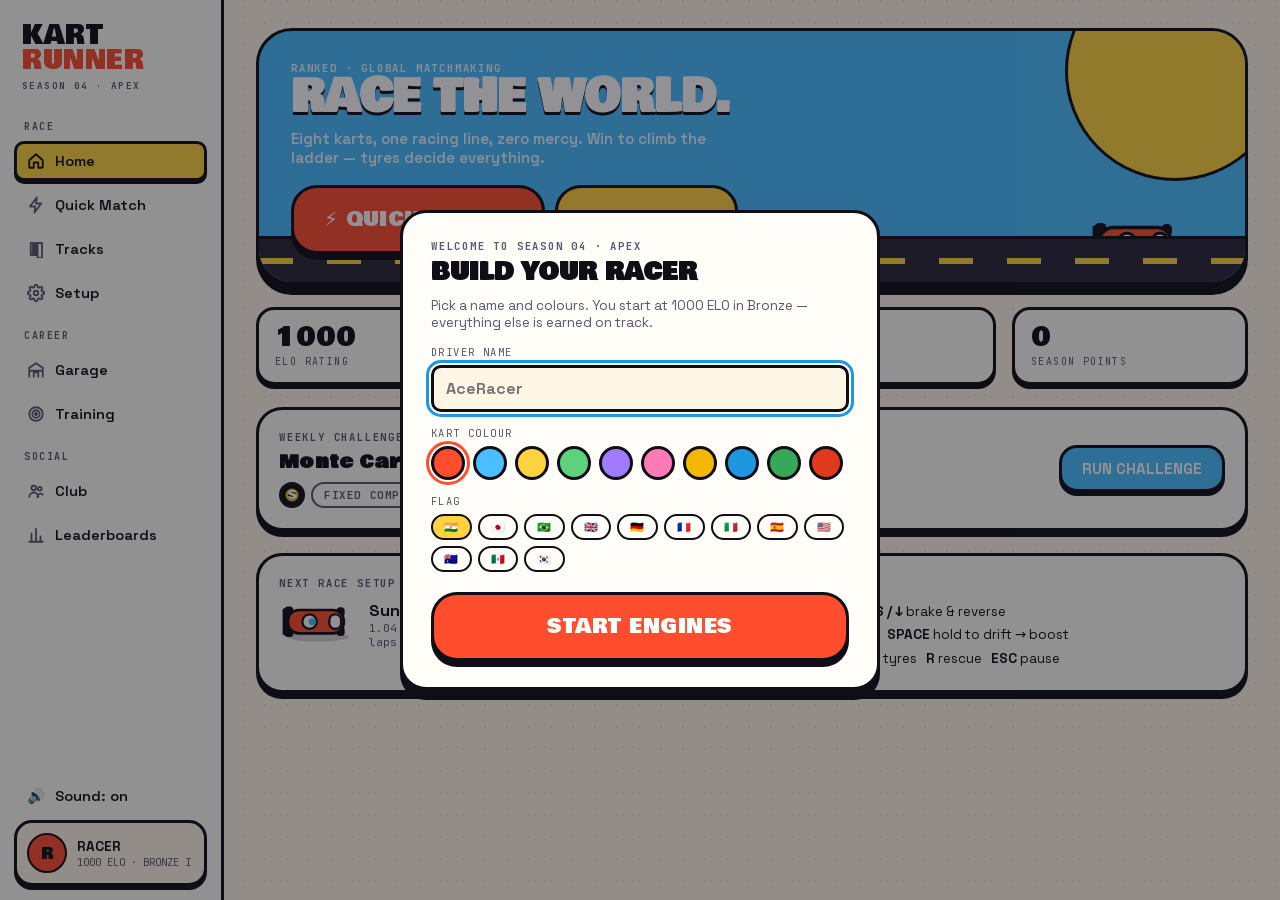
==== kart-runner-3d/index.html @ c643cae5 "kart runner" ====
<!DOCTYPE html>
<html lang="en">
<head>
<meta charset="utf-8">
<meta name="viewport" content="width=device-width,initial-scale=1">
<title>KART RUNNER 3D</title>
<link rel="stylesheet" href="src/fonts.css">
<link rel="stylesheet" href="src/style.css">
</head>
<body>
<div id="app">
  <aside class="nav" id="sidebar"></aside>
  <main class="main" id="main"></main>
</div>
<div id="race-layer" hidden>
  <canvas id="race-canvas"></canvas>
  <div class="hud" id="hud"></div>
</div>
<div id="modal-root"></div>

<script src="lib/three.iife.js"></script>
<script src="src/00-core.js"></script>
<script src="src/10-track.js"></script>
<script src="src/30-physics.js"></script>
<script src="src/35-ai.js"></script>
<script src="src/40-render.js"></script>
<script src="src/50-race.js"></script>
<script src="src/60-audio.js"></script>
<script src="src/70-ui.js"></script>
<script src="src/90-main.js"></script>
</body>
</html>
---- kart-runner-3d/src/fonts.css ----
@font-face {
  font-family: 'Bowlby One';
  font-style: normal;
  font-weight: 400;
  font-display: swap;
  src: url("[data-uri]") format('woff2');
}
@font-face {
  font-family: 'Space Grotesk';
  font-style: normal;
  font-weight: 400 700;
  font-display: swap;
  src: url("[data-uri]") format('woff2');
}
@font-face {
  font-family: 'JetBrains Mono';
  font-style: normal;
  font-weight: 400 700;
  font-display: swap;
  src: url("[data-uri]") format('woff2');
}
---- kart-runner-3d/src/style.css ----
/* ============================================================
   KART RUNNER — design system (cartoon flat / ink & cream)
   ============================================================ */
:root {
  --ink: #0F0E17;
  --ink-2: #2A2738;
  --ink-3: #5A5670;
  --cream: #FFF6E5;
  --cream-2: #FFEFD0;
  --paper: #FFFDF7;

  --orange: #FF4D2E;
  --orange-deep: #E03A1C;
  --yellow: #FFD23F;
  --yellow-deep: #F2B900;
  --sky: #4ABEFF;
  --sky-deep: #1E97E0;
  --grass: #5DD17B;
  --grass-deep: #36A857;
  --pink: #FF7AB6;
  --purple: #A07BFF;

  --tier-bronze: #C97B4A;
  --tier-silver: #B7BCC7;
  --tier-gold:   #F2B900;
  --tier-plat:   #58D5C9;
  --tier-diamond:#7BB7FF;
  --tier-apex:   #FF4D2E;

  --tyre-soft: #E03A1C;
  --tyre-medium: #F2B900;
  --tyre-hard: #ECECEC;

  --outline: 3px;
  --shadow-card: 0 6px 0 var(--ink);
  --shadow-card-sm: 0 4px 0 var(--ink);
  --shadow-card-lg: 0 10px 0 var(--ink);

  --r-sm: 10px;
  --r-md: 18px;
  --r-lg: 26px;
  --r-xl: 36px;

  --display: "Bowlby One", system-ui, sans-serif;
  --ui: "Space Grotesk", system-ui, sans-serif;
  --mono: "JetBrains Mono", ui-monospace, monospace;
}

* { box-sizing: border-box; }
html, body { height: 100%; }
body {
  margin: 0;
  font-family: var(--ui);
  color: var(--ink);
  background:
    radial-gradient(circle at 1px 1px, rgba(15,14,23,.06) 1px, transparent 0) 0 0 / 22px 22px,
    var(--cream);
  overflow: hidden;
}
button { font-family: inherit; color: inherit; cursor: pointer; }
button:focus-visible, input:focus-visible, [tabindex]:focus-visible {
  outline: 3px solid var(--sky-deep); outline-offset: 2px;
}
input { font-family: inherit; color: inherit; }
h1,h2,h3 { text-wrap: balance; }

#app { display: flex; height: 100vh; height: 100dvh; }

/* ---------------- Sidebar ---------------- */
.nav {
  width: 224px; flex: 0 0 224px;
  background: var(--paper);
  border-right: var(--outline) solid var(--ink);
  display: flex; flex-direction: column;
  padding: 18px 14px 14px;
  gap: 4px;
  overflow-y: auto;
}
.nav-logo {
  font-family: var(--display);
  font-size: 26px; line-height: .95;
  letter-spacing: .5px;
  color: var(--ink);
  padding: 6px 8px 14px;
}
.nav-logo em { font-style: normal; color: var(--orange); }
.nav-logo small {
  display: block; margin-top: 8px;
  font-family: var(--mono); font-size: 9.5px; font-weight: 700;
  letter-spacing: 1.4px; color: var(--ink-3);
}
.nav-section {
  font-family: var(--mono); font-size: 10px; font-weight: 700;
  letter-spacing: 1.6px; text-transform: uppercase;
  color: var(--ink-3); padding: 12px 10px 4px;
}
.nav-item {
  display: flex; align-items: center; gap: 10px;
  font-size: 14.5px; font-weight: 600;
  background: transparent; border: var(--outline) solid transparent;
  border-radius: var(--r-sm);
  padding: 8px 10px; text-align: left;
  transition: transform .06s ease;
}
.nav-item .ico { display: inline-flex; width: 18px; color: var(--ink-3); }
.nav-item:hover { background: var(--cream-2); }
.nav-item:active { transform: translateY(1px); }
.nav-item.active {
  background: var(--yellow);
  border-color: var(--ink);
  box-shadow: 0 3px 0 var(--ink);
}
.nav-item.active .ico { color: var(--ink); }
.nav-spacer { flex: 1; }
.nav-user {
  display: flex; align-items: center; gap: 10px;
  border: var(--outline) solid var(--ink);
  border-radius: var(--r-md);
  background: var(--cream);
  padding: 10px;
  box-shadow: var(--shadow-card-sm);
}
.nav-user .meta .name { font-weight: 700; font-size: 13.5px; }
.nav-user .meta .elo { font-family: var(--mono); font-size: 10.5px; color: var(--ink-3); }

/* ---------------- Main / screens ---------------- */
.main {
  flex: 1; overflow-y: auto;
  padding: 28px 32px 48px;
  scrollbar-width: thin;
}
.screen { max-width: 1060px; margin: 0 auto; display: flex; flex-direction: column; gap: 22px; }

.h-page {
  font-family: var(--display); font-size: 34px; margin: 0;
  letter-spacing: .5px;
}
.h-page .accent { color: var(--orange); }
.h-sub { color: var(--ink-3); font-size: 14.5px; margin: 4px 0 0; }
.h-section {
  font-family: var(--display); font-size: 18px; margin: 0;
  letter-spacing: .4px;
}
.eyebrow {
  font-family: var(--mono); font-size: 10.5px; font-weight: 700;
  letter-spacing: 1.8px; text-transform: uppercase; color: var(--ink-3);
}

.card {
  background: var(--paper);
  border: var(--outline) solid var(--ink);
  border-radius: var(--r-lg);
  box-shadow: var(--shadow-card);
  padding: 20px;
}
.card.flat { box-shadow: none; }
.card.tight { padding: 14px 16px; }

.row { display: flex; gap: 16px; align-items: stretch; }
.row > * { flex: 1; min-width: 0; }
.grid-2 { display: grid; grid-template-columns: 1fr 1fr; gap: 16px; }
.grid-3 { display: grid; grid-template-columns: repeat(3, 1fr); gap: 16px; }

/* ---------------- Buttons & chips ---------------- */
.btn {
  display: inline-flex; align-items: center; justify-content: center; gap: 8px;
  font-weight: 700; font-size: 15px;
  border: var(--outline) solid var(--ink);
  border-radius: var(--r-md);
  background: var(--paper);
  padding: 11px 20px;
  box-shadow: 0 4px 0 var(--ink);
  transition: transform .06s ease, box-shadow .06s ease;
  user-select: none;
}
.btn:hover { transform: translateY(-1px); box-shadow: 0 5px 0 var(--ink); }
.btn:active { transform: translateY(3px); box-shadow: 0 1px 0 var(--ink); }
.btn.primary { background: var(--orange); color: #fff; }
.btn.sun { background: var(--yellow); }
.btn.sky { background: var(--sky); color: #fff; }
.btn.grass { background: var(--grass); }
.btn.big {
  font-family: var(--display); font-size: 20px; font-weight: 400;
  padding: 16px 30px; border-radius: var(--r-lg);
  box-shadow: 0 6px 0 var(--ink); letter-spacing: .5px;
}
.btn.big:active { transform: translateY(4px); box-shadow: 0 2px 0 var(--ink); }
.btn:disabled { opacity: .45; cursor: default; transform: none; box-shadow: 0 4px 0 var(--ink); }
.btn.ghosted { background: var(--cream-2); box-shadow: none; }

.chip {
  display: inline-flex; align-items: center; gap: 6px;
  font-family: var(--mono); font-size: 11px; font-weight: 700;
  letter-spacing: .6px;
  border: 2.5px solid var(--ink);
  border-radius: 999px;
  padding: 4px 11px;
  background: var(--paper);
  white-space: nowrap;
}
.chip.sun { background: var(--yellow); }
.chip.orange { background: var(--orange); color: #fff; }
.chip.sky { background: var(--sky); color: #fff; }
.chip.grass { background: var(--grass); }
.chip.soft { background: var(--tyre-soft); color: #fff; }
.chip.medium { background: var(--tyre-medium); }
.chip.hard { background: var(--tyre-hard); }
.chip.dim { border-color: var(--ink-3); color: var(--ink-3); background: transparent; }

.av {
  display: inline-flex; align-items: center; justify-content: center;
  width: 34px; height: 34px; border-radius: 50%;
  border: 2.5px solid var(--ink);
  font-family: var(--display); font-size: 13px; color: var(--ink);
  flex: 0 0 auto;
}

/* tabs */
.tabs { display: inline-flex; gap: 6px; background: var(--cream-2); border: var(--outline) solid var(--ink); border-radius: 999px; padding: 5px; }
.tabs button {
  border: none; background: transparent; border-radius: 999px;
  font-weight: 700; font-size: 13px; padding: 7px 16px;
}
.tabs button.on { background: var(--ink); color: var(--paper); }

/* bars */
.bar { height: 12px; border: 2.5px solid var(--ink); border-radius: 999px; background: var(--paper); overflow: hidden; }
.bar > i { display: block; height: 100%; background: var(--grass); border-radius: 999px; transition: width .3s ease; }

/* tyre icon */
.tyre {
  display: inline-flex; align-items: center; justify-content: center;
  width: 30px; height: 30px; border-radius: 50%;
  background: var(--ink);
  border: 2.5px solid var(--ink);
  color: var(--paper);
  font-family: var(--display); font-size: 12px;
  box-shadow: inset 0 0 0 4.5px var(--ink), inset 0 0 0 7px var(--c, var(--tyre-medium));
}

/* mono numeric */
.num { font-family: var(--mono); font-variant-numeric: tabular-nums; }

/* generic list rows */
.lrow {
  display: flex; align-items: center; gap: 12px;
  padding: 10px 12px;
  border: 2.5px solid var(--ink);
  border-radius: var(--r-md);
  background: var(--paper);
}
.lrow.me { background: var(--yellow); }
.lrow .grow { flex: 1; min-width: 0; }
.lrow .name { font-weight: 700; font-size: 14px; }
.lrow .sub { font-family: var(--mono); font-size: 10.5px; color: var(--ink-3); }

/* table-ish */
.tt { width: 100%; border-collapse: collapse; font-size: 13.5px; }
.tt th {
  text-align: left; font-family: var(--mono); font-size: 10px;
  letter-spacing: 1.4px; text-transform: uppercase; color: var(--ink-3);
  padding: 6px 10px; border-bottom: 2.5px solid var(--ink);
}
.tt td { padding: 9px 10px; border-bottom: 1.5px dashed rgba(15,14,23,.18); }
.tt tr:last-child td { border-bottom: none; }
.tt tr.me td { background: var(--yellow); }
.tt tr.me td:first-child { border-radius: 10px 0 0 10px; }
.tt tr.me td:last-child { border-radius: 0 10px 10px 0; }

/* ---------------- Home hero ---------------- */
.hero {
  position: relative; overflow: hidden;
  background: var(--sky);
  border: var(--outline) solid var(--ink);
  border-radius: var(--r-xl);
  box-shadow: var(--shadow-card-lg);
  padding: 30px 32px 28px;
  color: #fff;
}
.hero h1 {
  font-family: var(--display); font-size: 44px; margin: 0;
  line-height: 1; color: #fff;
  text-shadow: 0 3px 0 var(--ink);
}
.hero p { margin: 10px 0 18px; font-size: 15px; font-weight: 600; color: #EAF7FF; max-width: 46ch; }
.hero .sun-disc {
  position: absolute; right: -40px; top: -70px;
  width: 220px; height: 220px; border-radius: 50%;
  background: var(--yellow); border: var(--outline) solid var(--ink);
}
.hero .road {
  position: absolute; left: 0; right: 0; bottom: 0; height: 46px;
  background: var(--ink-2); border-top: var(--outline) solid var(--ink);
}
.hero .road i {
  position: absolute; top: 50%; left: 0; width: 200%; height: 6px;
  background: repeating-linear-gradient(90deg, var(--yellow) 0 34px, transparent 34px 68px);
  transform: translateY(-50%);
  animation: roadmove 1.2s linear infinite;
}
@keyframes roadmove { to { transform: translate(-68px, -50%); } }
.hero .hero-kart { position: absolute; bottom: 8px; right: 60px; animation: kartbob 0.8s ease-in-out infinite alternate; }
@keyframes kartbob { from { transform: translateY(0); } to { transform: translateY(-3px); } }
@media (prefers-reduced-motion: reduce) {
  .hero .road i, .hero .hero-kart { animation: none; }
}

/* stat tiles */
.stat {
  border: var(--outline) solid var(--ink); border-radius: var(--r-md);
  background: var(--paper); padding: 14px 16px;
  box-shadow: var(--shadow-card-sm);
}
.stat .v { font-family: var(--display); font-size: 26px; line-height: 1.1; }
.stat .l { font-family: var(--mono); font-size: 10px; letter-spacing: 1.4px; text-transform: uppercase; color: var(--ink-3); margin-top: 2px; }

/* ---------------- Track cards ---------------- */
.track-card {
  position: relative;
  border: var(--outline) solid var(--ink); border-radius: var(--r-lg);
  background: var(--paper);
  box-shadow: var(--shadow-card);
  overflow: hidden;
  cursor: pointer;
  transition: transform .08s ease;
  text-align: left; padding: 0;
}
.track-card:hover { transform: translateY(-2px); }
.track-card.sel { outline: 4px solid var(--orange); outline-offset: -1px; }
.track-card .art { height: 120px; position: relative; border-bottom: var(--outline) solid var(--ink); }
.track-card .art canvas { position: absolute; inset: 0; width: 100%; height: 100%; }
.track-card .body { padding: 12px 14px 14px; display: flex; flex-direction: column; gap: 6px; }
.track-card .tname { font-family: var(--display); font-size: 16px; }
.track-card .tmeta { display: flex; gap: 6px; flex-wrap: wrap; }
.track-card .sel-badge {
  position: absolute; top: 10px; right: 10px;
  background: var(--orange); color: #fff;
  border: 2.5px solid var(--ink); border-radius: 999px;
  font-family: var(--mono); font-size: 10px; font-weight: 700; letter-spacing: 1px;
  padding: 3px 10px;
}

/* ---------------- Setup screen ---------------- */
.compound-card {
  border: var(--outline) solid var(--ink); border-radius: var(--r-md);
  background: var(--paper); padding: 14px;
  cursor: pointer; text-align: left;
  display: flex; flex-direction: column; gap: 8px;
  transition: transform .08s ease;
}
.compound-card:hover { transform: translateY(-2px); }
.compound-card.sel { background: var(--cream-2); box-shadow: var(--shadow-card-sm); outline: 3.5px solid var(--orange); outline-offset: -1px; }
.compound-card .cname { font-family: var(--display); font-size: 15px; display: flex; align-items: center; gap: 8px; }

.assist-row {
  display: flex; align-items: center; gap: 12px;
  padding: 12px 14px; border: 2.5px solid var(--ink); border-radius: var(--r-md);
  background: var(--paper);
}
.assist-row .grow { flex: 1; }
.assist-row .aname { font-weight: 700; font-size: 14px; }
.assist-row .adesc { font-size: 12px; color: var(--ink-3); }

.toggle {
  width: 52px; height: 30px; border-radius: 999px;
  border: var(--outline) solid var(--ink);
  background: var(--cream-2); position: relative; flex: 0 0 auto;
  transition: background .15s ease;
}
.toggle i {
  position: absolute; top: 2px; left: 2px;
  width: 20px; height: 20px; border-radius: 50%;
  background: var(--paper); border: 2.5px solid var(--ink);
  transition: left .15s ease;
}
.toggle.on { background: var(--grass); }
.toggle.on i { left: 24px; }

.seg { display: inline-flex; border: var(--outline) solid var(--ink); border-radius: var(--r-sm); overflow: hidden; }
.seg button { border: none; background: var(--paper); font-weight: 700; font-size: 13px; padding: 8px 16px; border-right: 2.5px solid var(--ink); }
.seg button:last-child { border-right: none; }
.seg button.on { background: var(--ink); color: var(--paper); }

.swatches { display: flex; gap: 8px; flex-wrap: wrap; }
.swatch { width: 34px; height: 34px; border-radius: 50%; border: var(--outline) solid var(--ink); padding: 0; }
.swatch.sel { outline: 3.5px solid var(--orange); outline-offset: 2px; }

/* ---------------- Garage / skill tree ---------------- */
.skill-branch { display: flex; flex-direction: column; gap: 10px; }
.skill-node {
  display: flex; gap: 12px; align-items: center; text-align: left;
  border: var(--outline) solid var(--ink); border-radius: var(--r-md);
  background: var(--paper); padding: 12px 14px;
  transition: transform .08s ease;
}
.skill-node .ic {
  width: 40px; height: 40px; border-radius: 12px;
  border: 2.5px solid var(--ink);
  display: flex; align-items: center; justify-content: center;
  font-family: var(--display); font-size: 15px;
  flex: 0 0 auto;
}
.skill-node.owned { background: var(--cream-2); }
.skill-node.owned .ic { background: var(--grass); }
.skill-node.avail { cursor: pointer; box-shadow: var(--shadow-card-sm); }
.skill-node.avail:hover { transform: translateY(-2px); }
.skill-node.avail .ic { background: var(--yellow); }
.skill-node.locked { opacity: .5; }
.skill-node .sname { font-weight: 700; font-size: 13.5px; }
.skill-node .sdesc { font-size: 12px; color: var(--ink-3); }
.skill-node .cost { font-family: var(--mono); font-size: 11px; font-weight: 700; white-space: nowrap; }

/* ---------------- Lobby ---------------- */
.lobby-slot {
  display: flex; align-items: center; gap: 12px;
  border: 2.5px solid var(--ink); border-radius: var(--r-md);
  background: var(--paper); padding: 10px 14px;
  min-height: 56px;
}
.lobby-slot.empty { border-style: dashed; background: transparent; color: var(--ink-3); justify-content: center; font-family: var(--mono); font-size: 11px; letter-spacing: 1px; }
.searching-dots::after { content: ''; animation: dots 1.2s steps(4) infinite; }
@keyframes dots { 0% { content: ''; } 25% { content: '.'; } 50% { content: '..'; } 75% { content: '...'; } }

/* ---------------- Modal ---------------- */
#modal-root:empty { display: none; }
.modal-scrim {
  position: fixed; inset: 0; z-index: 60;
  background: rgba(15,14,23,.45);
  display: flex; align-items: center; justify-content: center;
  padding: 24px;
}
.modal {
  background: var(--paper);
  border: var(--outline) solid var(--ink);
  border-radius: var(--r-lg);
  box-shadow: var(--shadow-card-lg);
  padding: 26px 28px;
  width: min(480px, 100%);
  max-height: 86vh; overflow-y: auto;
}
.modal h2 { font-family: var(--display); margin: 0 0 6px; font-size: 24px; }
.field label { display: block; font-family: var(--mono); font-size: 10.5px; letter-spacing: 1.4px; text-transform: uppercase; color: var(--ink-3); margin: 14px 0 6px; }
.field input[type="text"] {
  width: 100%; font-size: 16px; font-weight: 700;
  border: var(--outline) solid var(--ink); border-radius: var(--r-sm);
  background: var(--cream); padding: 10px 12px;
}

/* ---------------- Race layer ---------------- */
#race-layer {
  position: fixed; inset: 0; z-index: 40;
  background: var(--grass-deep);
}
#race-layer[hidden] { display: none; }
#race-canvas { position: absolute; inset: 0; width: 100%; height: 100%; }

.hud { position: absolute; inset: 0; pointer-events: none; }
.hud * { pointer-events: none; }
/* the pause menu is the one interactive island in the HUD */
#pause-overlay, #pause-overlay * { pointer-events: auto; }

.hud-card {
  background: var(--paper);
  border: var(--outline) solid var(--ink);
  border-radius: var(--r-md);
  box-shadow: var(--shadow-card-sm);
}

/* position tower */
#hud-tower {
  position: absolute; left: 16px; top: 16px;
  display: flex; flex-direction: column; gap: 4px;
  padding: 10px;
  min-width: 190px;
}
#hud-tower .trow {
  display: flex; align-items: center; gap: 8px;
  font-size: 12px; font-weight: 700;
  padding: 3px 6px; border-radius: 8px;
}
#hud-tower .trow.me { background: var(--yellow); outline: 2.5px solid var(--ink); }
#hud-tower .trow .p { font-family: var(--display); font-size: 11px; width: 18px; color: var(--ink-3); }
#hud-tower .trow.me .p { color: var(--ink); }
#hud-tower .trow .dot { width: 10px; height: 10px; border-radius: 50%; border: 2px solid var(--ink); flex: 0 0 auto; }
#hud-tower .trow .n { flex: 1; overflow: hidden; text-overflow: ellipsis; white-space: nowrap; }
#hud-tower .trow .gap { font-family: var(--mono); font-size: 10px; color: var(--ink-3); font-variant-numeric: tabular-nums; }

/* lap / times */
#hud-laps {
  position: absolute; right: 16px; top: 16px;
  padding: 12px 16px;
  text-align: right;
  min-width: 176px;
}
#hud-laps .lap { font-family: var(--display); font-size: 22px; }
#hud-laps .lap small { font-size: 13px; color: var(--ink-3); }
#hud-laps .times { margin-top: 6px; display: flex; flex-direction: column; gap: 2px; }
#hud-laps .times div { font-family: var(--mono); font-size: 11.5px; font-variant-numeric: tabular-nums; display: flex; justify-content: space-between; gap: 12px; }
#hud-laps .times .lbl { color: var(--ink-3); font-size: 10px; letter-spacing: 1px; }
.t-good { color: var(--grass-deep); }
.t-bad { color: var(--orange-deep); }

/* speed cluster */
#hud-speed {
  position: absolute; right: 16px; bottom: 16px;
  padding: 14px 18px;
  display: flex; align-items: center; gap: 16px;
}
#hud-speed .kmh .v { font-family: var(--display); font-size: 42px; line-height: 1; font-variant-numeric: tabular-nums; }
#hud-speed .kmh .u { font-family: var(--mono); font-size: 10px; letter-spacing: 1.6px; color: var(--ink-3); text-align: right; }
#hud-speed .tyrebox { display: flex; flex-direction: column; align-items: center; gap: 4px; }
#hud-speed .tyrebox .wear-l { font-family: var(--mono); font-size: 9px; letter-spacing: 1px; color: var(--ink-3); }
#hud-boost { width: 110px; }
#hud-boost .bl { font-family: var(--mono); font-size: 9px; letter-spacing: 1px; color: var(--ink-3); margin-bottom: 3px; }
#hud-boost .bar > i { background: var(--sky); transition: width .05s linear; }
#hud-boost .bar.full > i { background: var(--orange); }

/* minimap */
#hud-map {
  position: absolute; left: 16px; bottom: 16px;
  padding: 8px;
}
#hud-map canvas { display: block; border-radius: 10px; }

/* center messages */
#hud-center {
  position: absolute; left: 50%; top: 34%;
  transform: translateX(-50%);
  text-align: center;
}
.hud-big {
  font-family: var(--display); font-size: 74px; color: var(--paper);
  -webkit-text-stroke: 4px var(--ink);
  paint-order: stroke fill;
  text-shadow: 0 6px 0 var(--ink);
  animation: hudpop .35s cubic-bezier(.2,1.6,.4,1);
}
.hud-med {
  font-family: var(--display); font-size: 34px; color: var(--yellow);
  -webkit-text-stroke: 3px var(--ink);
  paint-order: stroke fill;
  text-shadow: 0 4px 0 var(--ink);
  animation: hudpop .35s cubic-bezier(.2,1.6,.4,1);
}
@keyframes hudpop { from { transform: scale(.4); opacity: 0; } to { transform: scale(1); opacity: 1; } }

/* start lights */
#hud-lights { display: inline-flex; gap: 10px; padding: 14px 18px; background: var(--ink); border-radius: var(--r-md); border: var(--outline) solid var(--ink); box-shadow: var(--shadow-card); }
#hud-lights i { width: 26px; height: 26px; border-radius: 50%; background: #3a3650; }
#hud-lights i.on { background: var(--orange); box-shadow: 0 0 14px var(--orange); }
#hud-lights i.go { background: var(--grass); box-shadow: 0 0 14px var(--grass); }

/* toast (bottom center) */
#hud-toast {
  position: absolute; left: 50%; bottom: 110px; transform: translateX(-50%);
  display: flex; flex-direction: column; align-items: center; gap: 6px;
}
.toast {
  font-family: var(--mono); font-size: 12px; font-weight: 700; letter-spacing: 1px;
  background: var(--paper); border: 2.5px solid var(--ink); border-radius: 999px;
  padding: 6px 16px; box-shadow: 0 3px 0 var(--ink);
  animation: hudpop .25s ease;
}
.toast.warn { background: var(--orange); color: #fff; }
.toast.good { background: var(--grass); }

/* pit prompt */
#hud-pit {
  position: absolute; left: 50%; bottom: 60px; transform: translateX(-50%);
  font-family: var(--mono); font-size: 11.5px; font-weight: 700; letter-spacing: 1px;
  background: var(--ink); color: var(--paper);
  border-radius: 999px; padding: 7px 16px;
}
#hud-pit b { color: var(--yellow); }

/* pause overlay */
#pause-overlay {
  position: absolute; inset: 0; z-index: 50;
  background: rgba(15,14,23,.5);
  display: flex; align-items: center; justify-content: center;
}
#pause-overlay .modal { pointer-events: auto; }
#pause-overlay .btnrow { display: flex; gap: 10px; margin-top: 18px; flex-wrap: wrap; }

/* countdown veil for lobby->race */
.race-fade { animation: fadein .4s ease; }
@keyframes fadein { from { opacity: 0; } to { opacity: 1; } }

/* results podium */
.podium { display: flex; align-items: flex-end; justify-content: center; gap: 12px; padding: 10px 0 0; }
.podium .step { text-align: center; flex: 0 0 120px; }
.podium .step .box {
  border: var(--outline) solid var(--ink); border-radius: 14px 14px 0 0;
  background: var(--cream-2); display: flex; align-items: center; justify-content: center;
  font-family: var(--display); font-size: 26px;
}
.podium .step.p1 .box { height: 92px; background: var(--yellow); }
.podium .step.p2 .box { height: 68px; background: var(--tier-silver); }
.podium .step.p3 .box { height: 52px; background: var(--tier-bronze); }
.podium .pname { font-weight: 700; font-size: 12.5px; margin-top: 6px; overflow: hidden; text-overflow: ellipsis; white-space: nowrap; }

.elo-delta { font-family: var(--display); font-size: 40px; }
.elo-delta.up { color: var(--grass-deep); }
.elo-delta.down { color: var(--orange-deep); }

/* results table finish flags */
.finish-strip { display: flex; align-items: center; gap: 10px; }

/* scrollbars */
.main::-webkit-scrollbar, .nav::-webkit-scrollbar { width: 10px; }
.main::-webkit-scrollbar-thumb, .nav::-webkit-scrollbar-thumb { background: rgba(15,14,23,.25); border-radius: 999px; }

/* small screens */
@media (max-width: 860px) {
  .nav { width: 74px; flex-basis: 74px; padding: 14px 8px; }
  .nav-logo { font-size: 13px; }
  .nav-logo small, .nav-item span.txt, .nav-user .meta, .nav-section { display: none; }
  .nav-item { justify-content: center; }
  .grid-3 { grid-template-columns: 1fr; }
  .grid-2 { grid-template-columns: 1fr; }
  .row { flex-direction: column; }
  #hud-tower { transform: scale(.85); transform-origin: top left; }
  #hud-speed { transform: scale(.85); transform-origin: bottom right; }
}
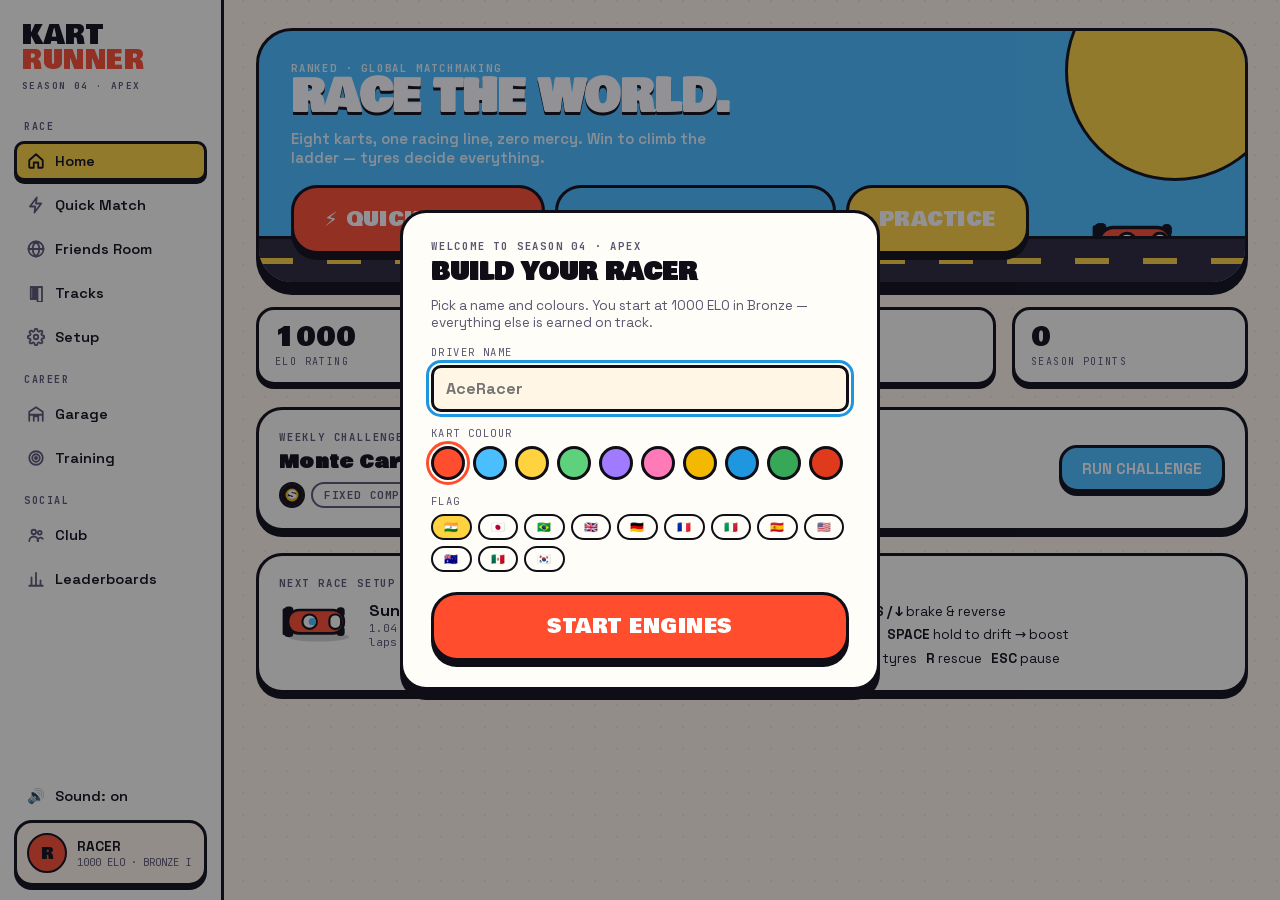
==== commit d7a801fe: "online feature" ====
--- a/kart-runner-3d/index.html
+++ b/kart-runner-3d/index.html
@@ -19,6 +19,7 @@
 <div id="modal-root"></div>
 
 <script src="lib/three.iife.js"></script>
+<script src="lib/peerjs.iife.js"></script>
 <script src="src/00-core.js"></script>
 <script src="src/10-track.js"></script>
 <script src="src/30-physics.js"></script>
@@ -27,6 +28,7 @@
 <script src="src/50-race.js"></script>
 <script src="src/60-audio.js"></script>
 <script src="src/70-ui.js"></script>
+<script src="src/80-net.js"></script>
 <script src="src/90-main.js"></script>
 </body>
 </html>
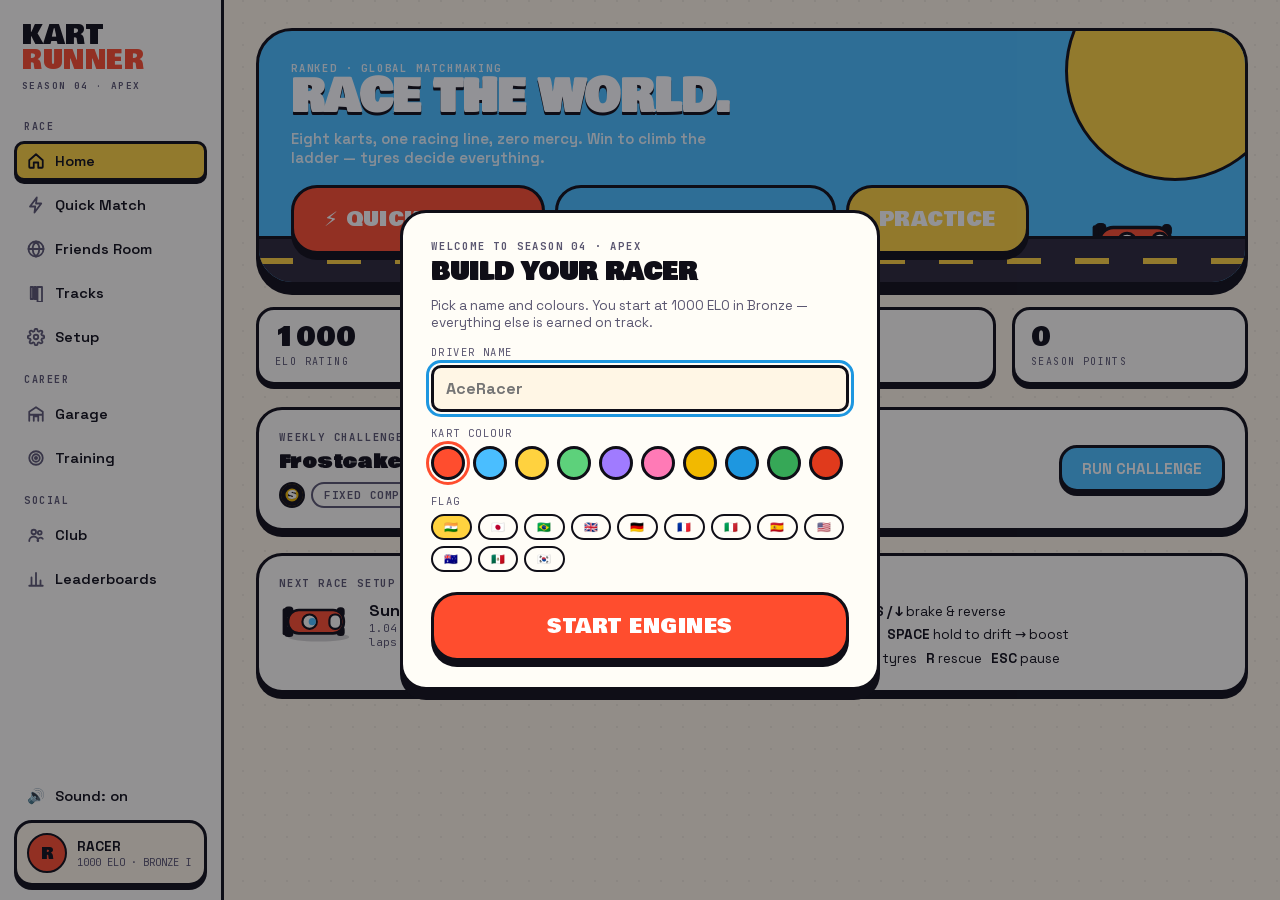
==== commit 43e1839c: "ok mobile version" ====
--- a/kart-runner-3d/index.html
+++ b/kart-runner-3d/index.html
@@ -2,7 +2,10 @@
 <html lang="en">
 <head>
 <meta charset="utf-8">
-<meta name="viewport" content="width=device-width,initial-scale=1">
+<meta name="viewport" content="width=device-width,initial-scale=1,viewport-fit=cover,user-scalable=no">
+<meta name="theme-color" content="#FFF6E5">
+<meta name="mobile-web-app-capable" content="yes">
+<meta name="apple-mobile-web-app-capable" content="yes">
 <title>KART RUNNER 3D</title>
 <link rel="stylesheet" href="src/fonts.css">
 <link rel="stylesheet" href="src/style.css">
@@ -15,6 +18,13 @@
 <div id="race-layer" hidden>
   <canvas id="race-canvas"></canvas>
   <div class="hud" id="hud"></div>
+  <div id="rotate-overlay">
+    <div class="ro-box">
+      <div class="ro-ico">📱</div>
+      <div class="ro-t">ROTATE YOUR PHONE</div>
+      <div class="ro-s">Racing works in landscape</div>
+    </div>
+  </div>
 </div>
 <div id="modal-root"></div>
 
--- a/kart-runner-3d/src/style.css
+++ b/kart-runner-3d/src/style.css
@@ -46,8 +46,8 @@
   --mono: "JetBrains Mono", ui-monospace, monospace;
 }
 
-* { box-sizing: border-box; }
-html, body { height: 100%; }
+* { box-sizing: border-box; -webkit-tap-highlight-color: transparent; }
+html, body { height: 100%; overscroll-behavior: none; }
 body {
   margin: 0;
   font-family: var(--ui);
@@ -57,7 +57,7 @@
     var(--cream);
   overflow: hidden;
 }
-button { font-family: inherit; color: inherit; cursor: pointer; }
+button { font-family: inherit; color: inherit; cursor: pointer; touch-action: manipulation; }
 button:focus-visible, input:focus-visible, [tabindex]:focus-visible {
   outline: 3px solid var(--sky-deep); outline-offset: 2px;
 }
@@ -573,6 +573,8 @@
 }
 #hud-pit b { color: var(--yellow); }
 
+.pause-opts { display: flex; flex-direction: column; gap: 8px; margin-top: 10px; }
+
 /* pause overlay */
 #pause-overlay {
   position: absolute; inset: 0; z-index: 50;
@@ -613,7 +615,7 @@
 /* small screens */
 @media (max-width: 860px) {
   .nav { width: 74px; flex-basis: 74px; padding: 14px 8px; }
-  .nav-logo { font-size: 13px; }
+  .nav-logo { font-size: 11px; letter-spacing: .3px; padding: 4px 2px 10px; }
   .nav-logo small, .nav-item span.txt, .nav-user .meta, .nav-section { display: none; }
   .nav-item { justify-content: center; }
   .grid-3 { grid-template-columns: 1fr; }
@@ -622,3 +624,145 @@
   #hud-tower { transform: scale(.85); transform-origin: top left; }
   #hud-speed { transform: scale(.85); transform-origin: bottom right; }
 }
+
+/* ============================================================
+   Mobile / touch
+   ============================================================ */
+
+/* phones in portrait: tighter menu chrome */
+@media (max-width: 520px) {
+  .main { padding: 18px 14px 60px; }
+  .h-page { font-size: 27px; }
+  .hero { padding: 22px 18px 64px; }
+  .hero h1 { font-size: 32px; }
+  .hero .sun-disc { width: 150px; height: 150px; right: -50px; top: -60px; }
+  .modal { padding: 20px 18px; }
+  .podium .step { flex: 0 0 88px; }
+}
+
+/* no-hover devices: hover lifts become no-ops so taps don't feel sticky */
+@media (hover: none) {
+  .btn:hover { transform: none; box-shadow: 0 4px 0 var(--ink); }
+  .nav-item:hover { background: transparent; }
+  .nav-item.active:hover { background: var(--yellow); }
+  .track-card:hover, .compound-card:hover, .skill-node.avail:hover { transform: none; }
+}
+
+/* comfortable tap targets */
+@media (pointer: coarse) {
+  .nav-item { padding: 11px 10px; }
+  .tabs button { padding: 9px 16px; }
+  .seg button { padding: 10px 16px; }
+  .toggle { width: 58px; height: 34px; }
+  .toggle i { width: 24px; height: 24px; }
+  .toggle.on i { left: 26px; }
+}
+
+/* race layer must own every gesture */
+html.touch #race-layer {
+  touch-action: none;
+  user-select: none; -webkit-user-select: none;
+  -webkit-touch-callout: none;
+}
+
+/* ---------------- on-screen controls ---------------- */
+#touch-controls { position: absolute; inset: 0; z-index: 45; pointer-events: none; display: none; }
+html.touch #touch-controls { display: block; }
+
+.tc-btn {
+  position: absolute; pointer-events: auto; touch-action: none;
+  user-select: none; -webkit-user-select: none; -webkit-touch-callout: none;
+  border: var(--outline) solid var(--ink);
+  border-radius: 50%;
+  background: rgba(255,253,247,.88);
+  color: var(--ink);
+  font-family: var(--display); letter-spacing: .5px;
+  display: flex; align-items: center; justify-content: center;
+  box-shadow: 0 4px 0 var(--ink);
+  padding: 0;
+}
+.tc-btn.press { transform: translateY(3px); box-shadow: 0 1px 0 var(--ink); background: var(--yellow); color: var(--ink); }
+
+.tc-sl { left: max(16px, env(safe-area-inset-left)); bottom: max(16px, env(safe-area-inset-bottom)); width: 72px; height: 72px; font-size: 24px; }
+.tc-sr { left: calc(max(16px, env(safe-area-inset-left)) + 84px); bottom: max(16px, env(safe-area-inset-bottom)); width: 72px; height: 72px; font-size: 24px; }
+
+.tc-gas { right: max(16px, env(safe-area-inset-right)); bottom: max(16px, env(safe-area-inset-bottom)); width: 84px; height: 84px; font-size: 15px; background: rgba(93,209,123,.92); }
+.tc-brake { right: calc(max(16px, env(safe-area-inset-right)) + 98px); bottom: max(16px, env(safe-area-inset-bottom)); width: 62px; height: 62px; font-size: 10px; background: rgba(255,77,46,.9); color: #fff; }
+.tc-drift { right: max(16px, env(safe-area-inset-right)); bottom: calc(max(16px, env(safe-area-inset-bottom)) + 96px); width: 64px; height: 64px; font-size: 11px; background: rgba(74,190,255,.92); }
+.tc-drift.big { bottom: max(16px, env(safe-area-inset-bottom)); width: 84px; height: 84px; font-size: 14px; }
+
+.tc-topbar {
+  position: absolute; top: max(12px, env(safe-area-inset-top));
+  left: 50%; transform: translateX(-50%);
+  display: flex; gap: 10px; pointer-events: none;
+}
+.tc-topbar .tc-top {
+  pointer-events: auto;
+  width: 48px; height: 42px; border-radius: 14px;
+  border: var(--outline) solid var(--ink);
+  background: rgba(255,253,247,.88);
+  box-shadow: 0 3px 0 var(--ink);
+  font-size: 15px; font-weight: 700;
+  display: flex; align-items: center; justify-content: center;
+}
+.tc-topbar .tc-top:active { transform: translateY(2px); box-shadow: 0 1px 0 var(--ink); }
+
+/* tappable pit compound picks (touch only) */
+html.touch #hud-pit { pointer-events: auto; z-index: 47; }
+html.touch #hud-pit .pitpick { pointer-events: auto; }
+#hud-pit .pitpick {
+  margin-left: 6px; width: 34px; height: 34px; border-radius: 50%;
+  border: 2.5px solid var(--paper); background: transparent; color: var(--paper);
+  font-family: var(--display); font-size: 13px; vertical-align: middle;
+}
+#hud-pit .pitpick.on { background: var(--yellow); color: var(--ink); border-color: var(--yellow); }
+
+/* ---------------- rotate prompt ---------------- */
+#rotate-overlay { display: none; }
+@media (pointer: coarse) and (orientation: portrait) {
+  #rotate-overlay {
+    position: absolute; inset: 0; z-index: 60;
+    display: flex; align-items: center; justify-content: center;
+    background:
+      radial-gradient(circle at 1px 1px, rgba(15,14,23,.06) 1px, transparent 0) 0 0 / 22px 22px,
+      var(--cream);
+  }
+  #touch-controls { display: none !important; }
+}
+.ro-box { text-align: center; padding: 24px; }
+.ro-ico { font-size: 58px; animation: rotompt 1.6s ease-in-out infinite; }
+.ro-t { font-family: var(--display); font-size: 26px; margin-top: 14px; }
+.ro-s { color: var(--ink-3); font-weight: 600; margin-top: 6px; }
+@keyframes rotompt { 0%, 20% { transform: rotate(0); } 55%, 80% { transform: rotate(90deg); } 100% { transform: rotate(90deg); } }
+
+/* ---------------- phone-landscape HUD compaction ---------------- */
+@media (pointer: coarse) and (max-height: 500px) {
+  #hud-map { display: none; }
+  #hud-tower {
+    transform: scale(.72); transform-origin: top left;
+    left: max(10px, env(safe-area-inset-left)); top: max(10px, env(safe-area-inset-top));
+  }
+  #hud-laps {
+    transform: scale(.8); transform-origin: top right;
+    right: max(10px, env(safe-area-inset-right)); top: max(10px, env(safe-area-inset-top));
+    padding: 10px 12px;
+  }
+  #hud-speed {
+    left: 50%; right: auto; bottom: max(10px, env(safe-area-inset-bottom));
+    transform: translateX(-50%) scale(.82); transform-origin: bottom center;
+    padding: 10px 14px; gap: 12px;
+  }
+  #hud-toast { bottom: 138px; }
+  #hud-pit { bottom: 100px; max-width: 92vw; }
+  #hud-center { top: 26%; }
+  .hud-big { font-size: 54px; }
+  .hud-med { font-size: 26px; }
+
+  /* pause menu must fit a phone in landscape without scrolling */
+  #pause-overlay .modal { width: min(94vw, 880px); max-height: 94dvh; padding: 14px 20px 16px; }
+  #pause-overlay .modal h2 { font-size: 18px; }
+  #pause-overlay .pause-opts { display: grid; grid-template-columns: 1fr 1fr; gap: 8px; margin-top: 8px; }
+  #pause-overlay .assist-row { padding: 8px 12px; }
+  #pause-overlay .assist-row .adesc { display: none; }
+  #pause-overlay .btnrow { margin-top: 12px; }
+}
